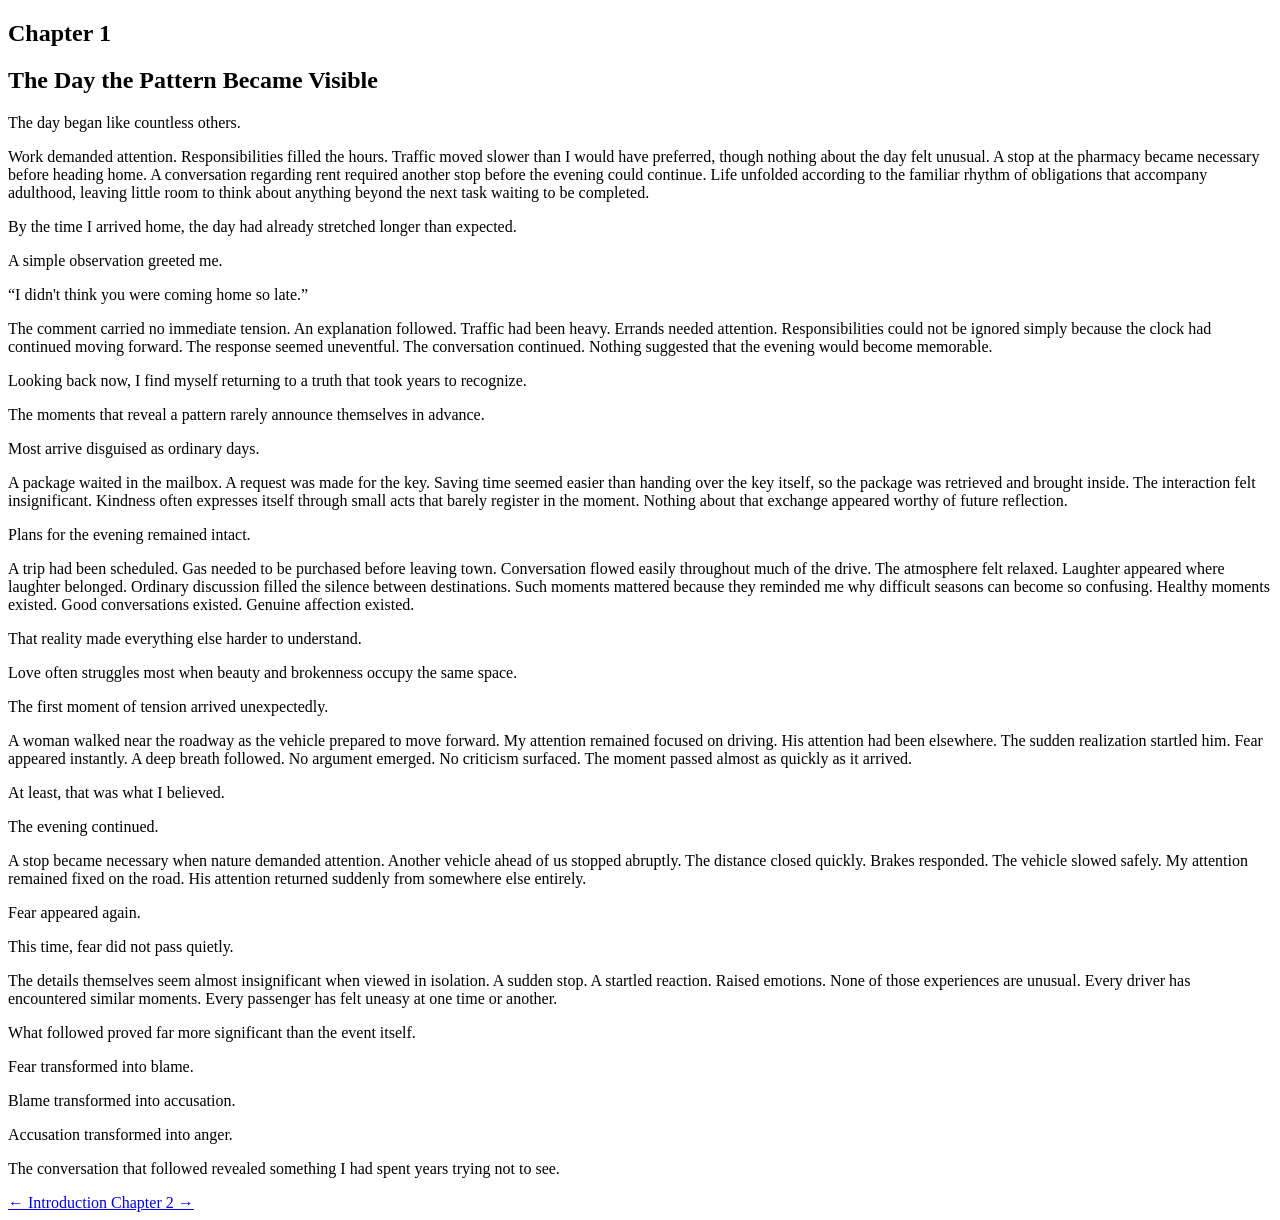
==== chapter1.html @ 3dd4f048 "Create chapter1.html" ====
<!DOCTYPE html>
<html lang="en">
<head>
<meta charset="UTF-8">
<title>
Chapter 1 | The Day the Pattern Became Visible
</title>
<link
rel="stylesheet"
href="style.css">
</head>
<body>
<main class="chapter-container">
<section class="chapter-content">
<h1>
Chapter 1
</h1>
<h2>
The Day the Pattern Became Visible
</h2>
<p>
The day began like countless others.
</p>
<p>
Work demanded attention. Responsibilities filled the hours. Traffic moved slower than I would have preferred, though nothing about the day felt unusual. A stop at the pharmacy became necessary before heading home. A conversation regarding rent required another stop before the evening could continue. Life unfolded according to the familiar rhythm of obligations that accompany adulthood, leaving little room to think about anything beyond the next task waiting to be completed.
</p>
<p>
By the time I arrived home, the day had already stretched longer than expected.
</p>
<p>
A simple observation greeted me.
</p>
<p>
“I didn't think you were coming home so late.”
</p>
<p>
The comment carried no immediate tension. An explanation followed. Traffic had been heavy. Errands needed attention. Responsibilities could not be ignored simply because the clock had continued moving forward. The response seemed uneventful. The conversation continued. Nothing suggested that the evening would become memorable.
</p>
<p>
Looking back now, I find myself returning to a truth that took years to recognize.
</p>
<p>
The moments that reveal a pattern rarely announce themselves in advance.
</p>
<p>
Most arrive disguised as ordinary days.
</p>
<p>
A package waited in the mailbox. A request was made for the key. Saving time seemed easier than handing over the key itself, so the package was retrieved and brought inside. The interaction felt insignificant. Kindness often expresses itself through small acts that barely register in the moment. Nothing about that exchange appeared worthy of future reflection.
</p>
<p>
Plans for the evening remained intact.
</p>
<p>
A trip had been scheduled. Gas needed to be purchased before leaving town. Conversation flowed easily throughout much of the drive. The atmosphere felt relaxed. Laughter appeared where laughter belonged. Ordinary discussion filled the silence between destinations. Such moments mattered because they reminded me why difficult seasons can become so confusing. Healthy moments existed. Good conversations existed. Genuine affection existed.
</p>
<p>
That reality made everything else harder to understand.
</p>
<p>
Love often struggles most when beauty and brokenness occupy the same space.
</p>
<p>
The first moment of tension arrived unexpectedly.
</p>
<p>
A woman walked near the roadway as the vehicle prepared to move forward. My attention remained focused on driving. His attention had been elsewhere. The sudden realization startled him. Fear appeared instantly. A deep breath followed. No argument emerged. No criticism surfaced. The moment passed almost as quickly as it arrived.
</p>
<p>
At least, that was what I believed.
</p>
<p>
The evening continued.
</p>
<p>
A stop became necessary when nature demanded attention. Another vehicle ahead of us stopped abruptly. The distance closed quickly. Brakes responded. The vehicle slowed safely. My attention remained fixed on the road. His attention returned suddenly from somewhere else entirely.
</p>
<p>
Fear appeared again.
</p>
<p>
This time, fear did not pass quietly.
</p>
<p>
The details themselves seem almost insignificant when viewed in isolation. A sudden stop. A startled reaction. Raised emotions. None of those experiences are unusual. Every driver has encountered similar moments. Every passenger has felt uneasy at one time or another.
</p>
<p>
What followed proved far more significant than the event itself.
</p>
<p>
Fear transformed into blame.
</p>
<p>
Blame transformed into accusation.
</p>
<p>
Accusation transformed into anger.
</p>
<p>
The conversation that followed revealed something I had spent years trying not to see.
</p>
</section>
<nav class="chapter-navigation">
<a href="intro.html">
← Introduction
</a>
<a href="chapter2.html">
Chapter 2 →
</a>
</nav>
</main>
</body>
</html>
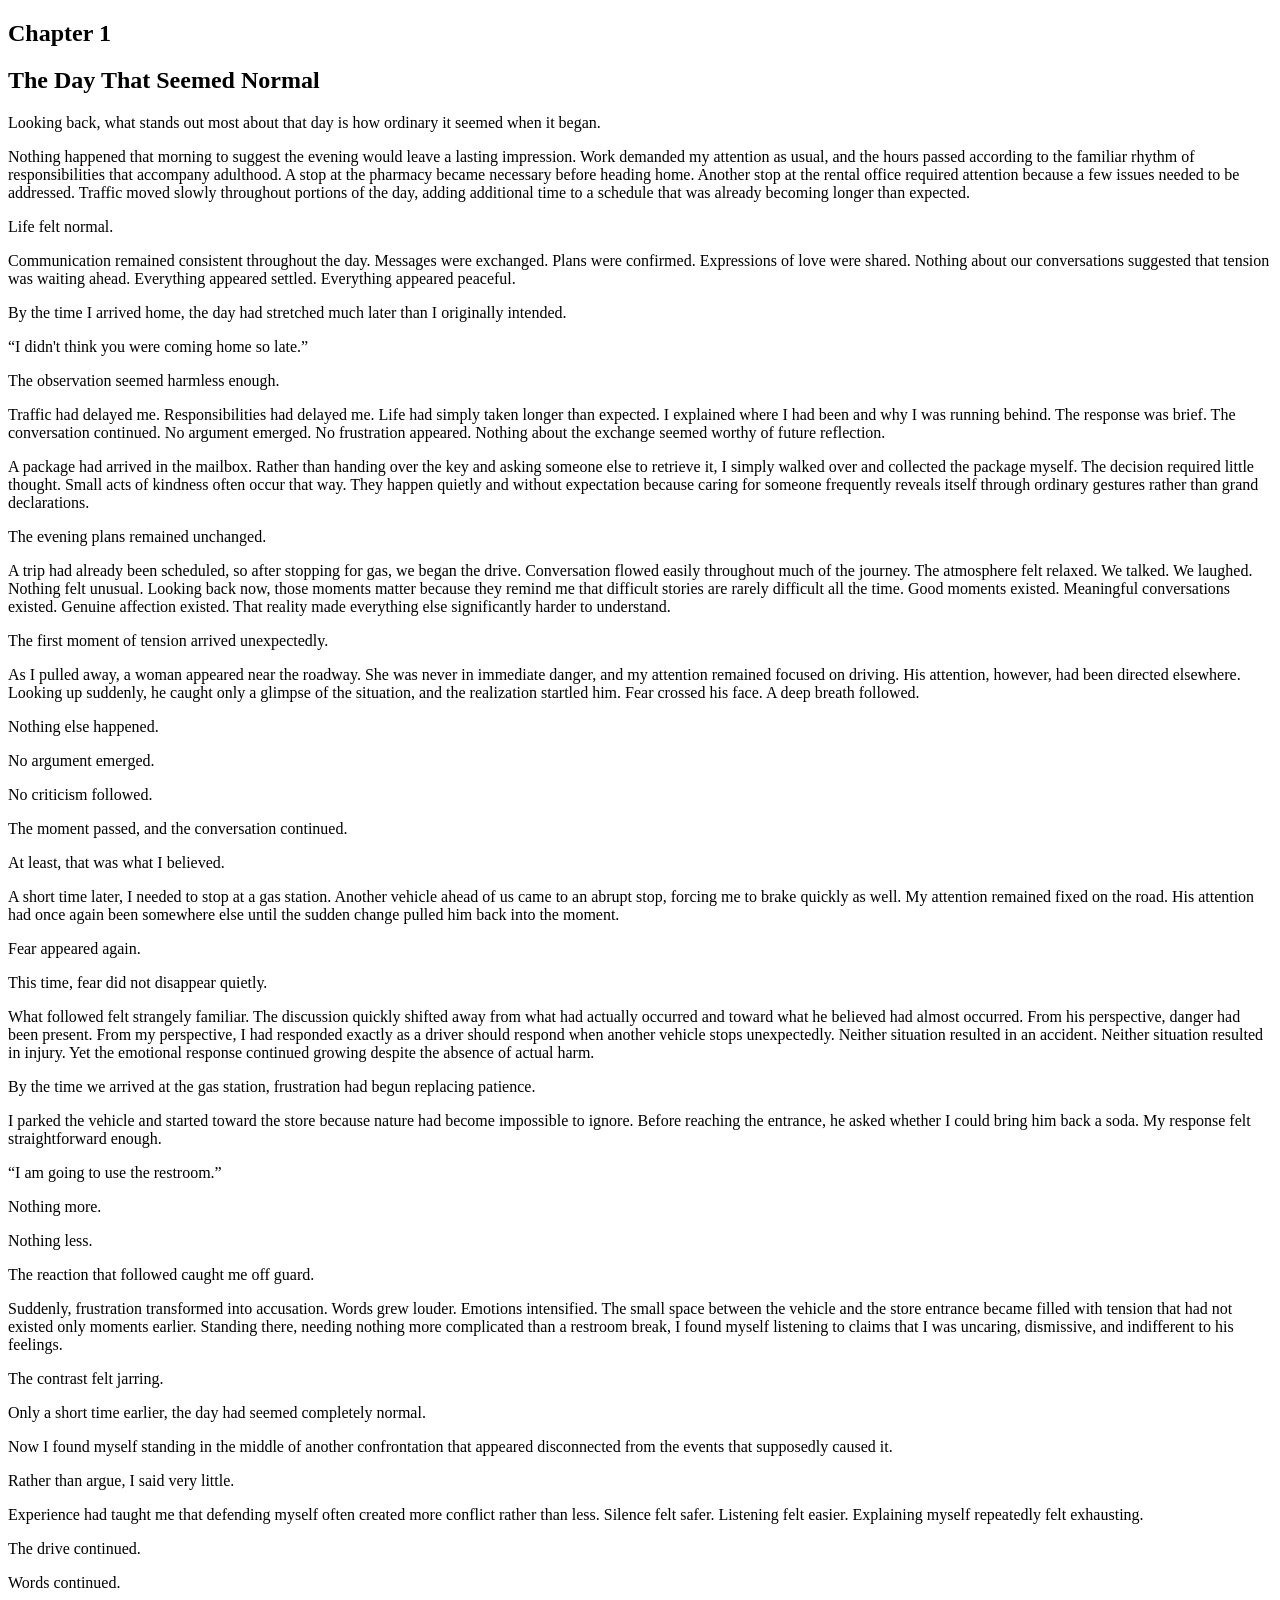
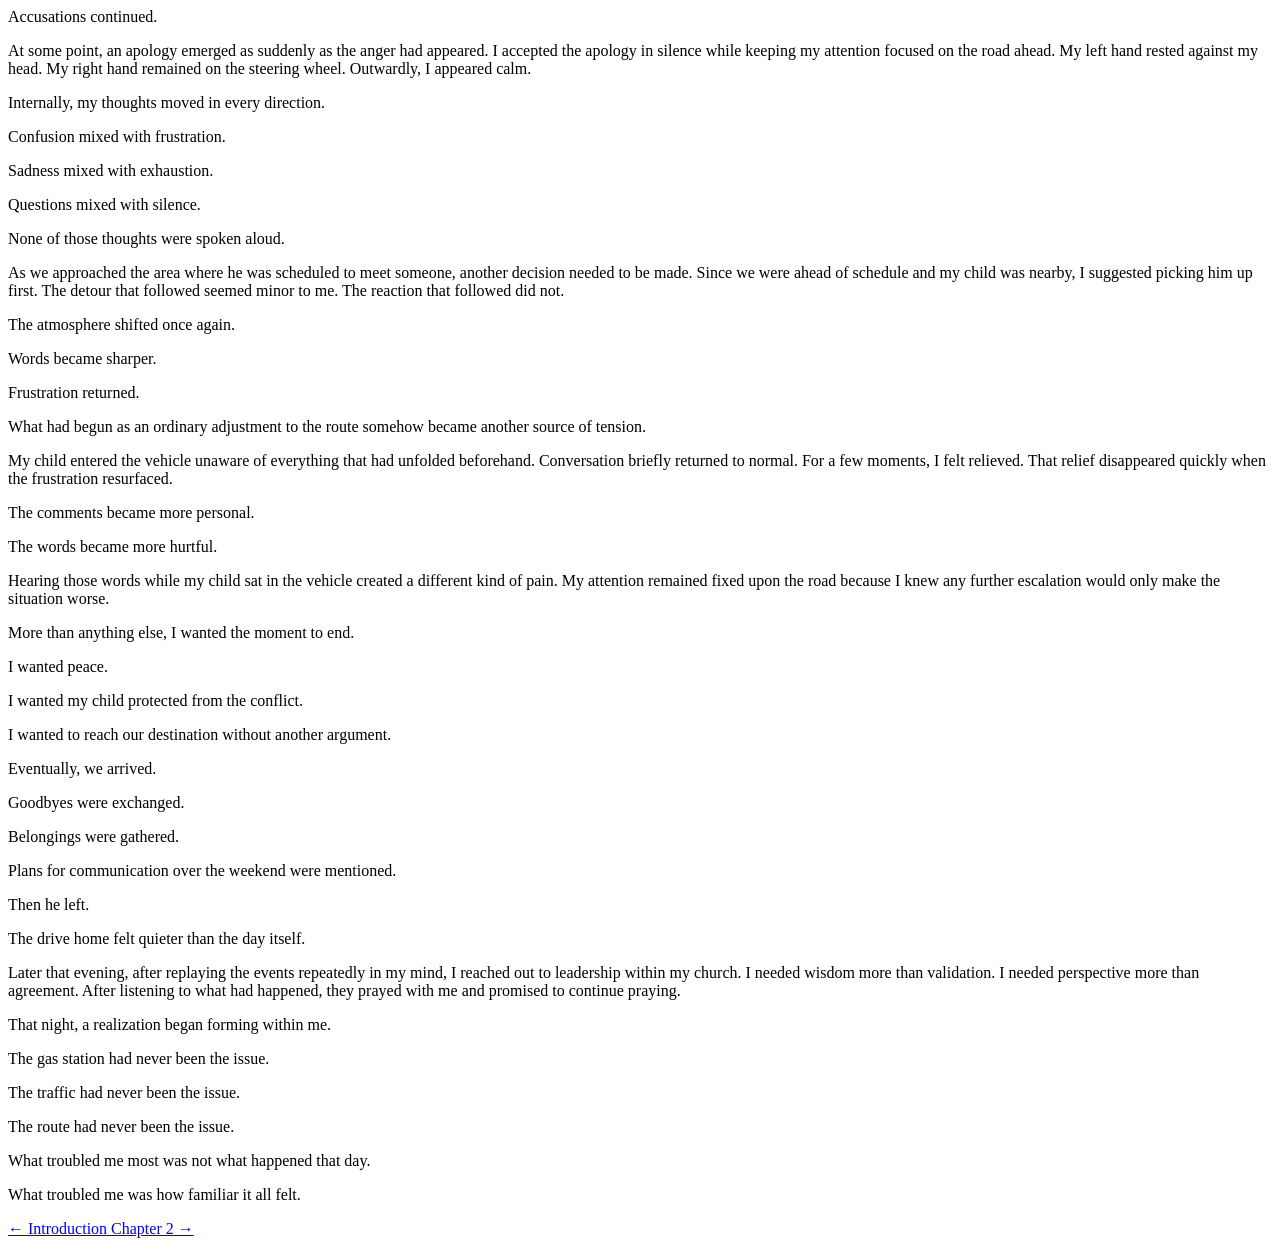
==== commit f61df7ca: "Update chapter1.html" ====
--- a/chapter1.html
+++ b/chapter1.html
@@ -3,7 +3,7 @@
 <head>
 <meta charset="UTF-8">
 <title>
-Chapter 1 | The Day the Pattern Became Visible
+Chapter 1 | The Day That Seemed Normal
 </title>
 <link
 rel="stylesheet"
@@ -16,88 +16,214 @@
 Chapter 1
 </h1>
 <h2>
-The Day the Pattern Became Visible
+The Day That Seemed Normal
 </h2>
 <p>
-The day began like countless others.
-</p>
-<p>
-Work demanded attention. Responsibilities filled the hours. Traffic moved slower than I would have preferred, though nothing about the day felt unusual. A stop at the pharmacy became necessary before heading home. A conversation regarding rent required another stop before the evening could continue. Life unfolded according to the familiar rhythm of obligations that accompany adulthood, leaving little room to think about anything beyond the next task waiting to be completed.
-</p>
-<p>
-By the time I arrived home, the day had already stretched longer than expected.
-</p>
-<p>
-A simple observation greeted me.
+Looking back, what stands out most about that day is how ordinary it seemed when it began.
+</p>
+<p>
+Nothing happened that morning to suggest the evening would leave a lasting impression. Work demanded my attention as usual, and the hours passed according to the familiar rhythm of responsibilities that accompany adulthood. A stop at the pharmacy became necessary before heading home. Another stop at the rental office required attention because a few issues needed to be addressed. Traffic moved slowly throughout portions of the day, adding additional time to a schedule that was already becoming longer than expected.
+</p>
+<p>
+Life felt normal.
+</p>
+<p>
+Communication remained consistent throughout the day. Messages were exchanged. Plans were confirmed. Expressions of love were shared. Nothing about our conversations suggested that tension was waiting ahead. Everything appeared settled. Everything appeared peaceful.
+</p>
+<p>
+By the time I arrived home, the day had stretched much later than I originally intended.
 </p>
 <p>
 “I didn't think you were coming home so late.”
 </p>
 <p>
-The comment carried no immediate tension. An explanation followed. Traffic had been heavy. Errands needed attention. Responsibilities could not be ignored simply because the clock had continued moving forward. The response seemed uneventful. The conversation continued. Nothing suggested that the evening would become memorable.
-</p>
-<p>
-Looking back now, I find myself returning to a truth that took years to recognize.
-</p>
-<p>
-The moments that reveal a pattern rarely announce themselves in advance.
-</p>
-<p>
-Most arrive disguised as ordinary days.
-</p>
-<p>
-A package waited in the mailbox. A request was made for the key. Saving time seemed easier than handing over the key itself, so the package was retrieved and brought inside. The interaction felt insignificant. Kindness often expresses itself through small acts that barely register in the moment. Nothing about that exchange appeared worthy of future reflection.
-</p>
-<p>
-Plans for the evening remained intact.
-</p>
-<p>
-A trip had been scheduled. Gas needed to be purchased before leaving town. Conversation flowed easily throughout much of the drive. The atmosphere felt relaxed. Laughter appeared where laughter belonged. Ordinary discussion filled the silence between destinations. Such moments mattered because they reminded me why difficult seasons can become so confusing. Healthy moments existed. Good conversations existed. Genuine affection existed.
-</p>
-<p>
-That reality made everything else harder to understand.
-</p>
-<p>
-Love often struggles most when beauty and brokenness occupy the same space.
+The observation seemed harmless enough.
+</p>
+<p>
+Traffic had delayed me. Responsibilities had delayed me. Life had simply taken longer than expected. I explained where I had been and why I was running behind. The response was brief. The conversation continued. No argument emerged. No frustration appeared. Nothing about the exchange seemed worthy of future reflection.
+</p>
+<p>
+A package had arrived in the mailbox. Rather than handing over the key and asking someone else to retrieve it, I simply walked over and collected the package myself. The decision required little thought. Small acts of kindness often occur that way. They happen quietly and without expectation because caring for someone frequently reveals itself through ordinary gestures rather than grand declarations.
+</p>
+<p>
+The evening plans remained unchanged.
+</p>
+<p>
+A trip had already been scheduled, so after stopping for gas, we began the drive. Conversation flowed easily throughout much of the journey. The atmosphere felt relaxed. We talked. We laughed. Nothing felt unusual. Looking back now, those moments matter because they remind me that difficult stories are rarely difficult all the time. Good moments existed. Meaningful conversations existed. Genuine affection existed. That reality made everything else significantly harder to understand.
 </p>
 <p>
 The first moment of tension arrived unexpectedly.
 </p>
 <p>
-A woman walked near the roadway as the vehicle prepared to move forward. My attention remained focused on driving. His attention had been elsewhere. The sudden realization startled him. Fear appeared instantly. A deep breath followed. No argument emerged. No criticism surfaced. The moment passed almost as quickly as it arrived.
+As I pulled away, a woman appeared near the roadway. She was never in immediate danger, and my attention remained focused on driving. His attention, however, had been directed elsewhere. Looking up suddenly, he caught only a glimpse of the situation, and the realization startled him. Fear crossed his face. A deep breath followed.
+</p>
+<p>
+Nothing else happened.
+</p>
+<p>
+No argument emerged.
+</p>
+<p>
+No criticism followed.
+</p>
+<p>
+The moment passed, and the conversation continued.
 </p>
 <p>
 At least, that was what I believed.
 </p>
 <p>
-The evening continued.
-</p>
-<p>
-A stop became necessary when nature demanded attention. Another vehicle ahead of us stopped abruptly. The distance closed quickly. Brakes responded. The vehicle slowed safely. My attention remained fixed on the road. His attention returned suddenly from somewhere else entirely.
+A short time later, I needed to stop at a gas station. Another vehicle ahead of us came to an abrupt stop, forcing me to brake quickly as well. My attention remained fixed on the road. His attention had once again been somewhere else until the sudden change pulled him back into the moment.
 </p>
 <p>
 Fear appeared again.
 </p>
 <p>
-This time, fear did not pass quietly.
-</p>
-<p>
-The details themselves seem almost insignificant when viewed in isolation. A sudden stop. A startled reaction. Raised emotions. None of those experiences are unusual. Every driver has encountered similar moments. Every passenger has felt uneasy at one time or another.
-</p>
-<p>
-What followed proved far more significant than the event itself.
-</p>
-<p>
-Fear transformed into blame.
-</p>
-<p>
-Blame transformed into accusation.
-</p>
-<p>
-Accusation transformed into anger.
-</p>
-<p>
-The conversation that followed revealed something I had spent years trying not to see.
+This time, fear did not disappear quietly.
+</p>
+<p>
+What followed felt strangely familiar. The discussion quickly shifted away from what had actually occurred and toward what he believed had almost occurred. From his perspective, danger had been present. From my perspective, I had responded exactly as a driver should respond when another vehicle stops unexpectedly. Neither situation resulted in an accident. Neither situation resulted in injury. Yet the emotional response continued growing despite the absence of actual harm.
+</p>
+<p>
+By the time we arrived at the gas station, frustration had begun replacing patience.
+</p>
+<p>
+I parked the vehicle and started toward the store because nature had become impossible to ignore. Before reaching the entrance, he asked whether I could bring him back a soda. My response felt straightforward enough.
+</p>
+<p>
+“I am going to use the restroom.”
+</p>
+<p>
+Nothing more.
+</p>
+<p>
+Nothing less.
+</p>
+<p>
+The reaction that followed caught me off guard.
+</p>
+<p>
+Suddenly, frustration transformed into accusation. Words grew louder. Emotions intensified. The small space between the vehicle and the store entrance became filled with tension that had not existed only moments earlier. Standing there, needing nothing more complicated than a restroom break, I found myself listening to claims that I was uncaring, dismissive, and indifferent to his feelings.
+</p>
+<p>
+The contrast felt jarring.
+</p>
+<p>
+Only a short time earlier, the day had seemed completely normal.
+</p>
+<p>
+Now I found myself standing in the middle of another confrontation that appeared disconnected from the events that supposedly caused it.
+</p>
+<p>
+Rather than argue, I said very little.
+</p>
+<p>
+Experience had taught me that defending myself often created more conflict rather than less. Silence felt safer. Listening felt easier. Explaining myself repeatedly felt exhausting.
+</p>
+<p>
+The drive continued.
+</p>
+<p>
+Words continued.
+</p>
+<p>
+Accusations continued.
+</p>
+<p>
+At some point, an apology emerged as suddenly as the anger had appeared. I accepted the apology in silence while keeping my attention focused on the road ahead. My left hand rested against my head. My right hand remained on the steering wheel. Outwardly, I appeared calm.
+</p>
+<p>
+Internally, my thoughts moved in every direction.
+</p>
+<p>
+Confusion mixed with frustration.
+</p>
+<p>
+Sadness mixed with exhaustion.
+</p>
+<p>
+Questions mixed with silence.
+</p>
+<p>
+None of those thoughts were spoken aloud.
+</p>
+<p>
+As we approached the area where he was scheduled to meet someone, another decision needed to be made. Since we were ahead of schedule and my child was nearby, I suggested picking him up first. The detour that followed seemed minor to me. The reaction that followed did not.
+</p>
+<p>
+The atmosphere shifted once again.
+</p>
+<p>
+Words became sharper.
+</p>
+<p>
+Frustration returned.
+</p>
+<p>
+What had begun as an ordinary adjustment to the route somehow became another source of tension.
+</p>
+<p>
+My child entered the vehicle unaware of everything that had unfolded beforehand. Conversation briefly returned to normal. For a few moments, I felt relieved. That relief disappeared quickly when the frustration resurfaced.
+</p>
+<p>
+The comments became more personal.
+</p>
+<p>
+The words became more hurtful.
+</p>
+<p>
+Hearing those words while my child sat in the vehicle created a different kind of pain. My attention remained fixed upon the road because I knew any further escalation would only make the situation worse.
+</p>
+<p>
+More than anything else, I wanted the moment to end.
+</p>
+<p>
+I wanted peace.
+</p>
+<p>
+I wanted my child protected from the conflict.
+</p>
+<p>
+I wanted to reach our destination without another argument.
+</p>
+<p>
+Eventually, we arrived.
+</p>
+<p>
+Goodbyes were exchanged.
+</p>
+<p>
+Belongings were gathered.
+</p>
+<p>
+Plans for communication over the weekend were mentioned.
+</p>
+<p>
+Then he left.
+</p>
+<p>
+The drive home felt quieter than the day itself.
+</p>
+<p>
+Later that evening, after replaying the events repeatedly in my mind, I reached out to leadership within my church. I needed wisdom more than validation. I needed perspective more than agreement. After listening to what had happened, they prayed with me and promised to continue praying.
+</p>
+<p>
+That night, a realization began forming within me.
+</p>
+<p>
+The gas station had never been the issue.
+</p>
+<p>
+The traffic had never been the issue.
+</p>
+<p>
+The route had never been the issue.
+</p>
+<p>
+What troubled me most was not what happened that day.
+</p>
+<p>
+What troubled me was how familiar it all felt.
 </p>
 </section>
 <nav class="chapter-navigation">
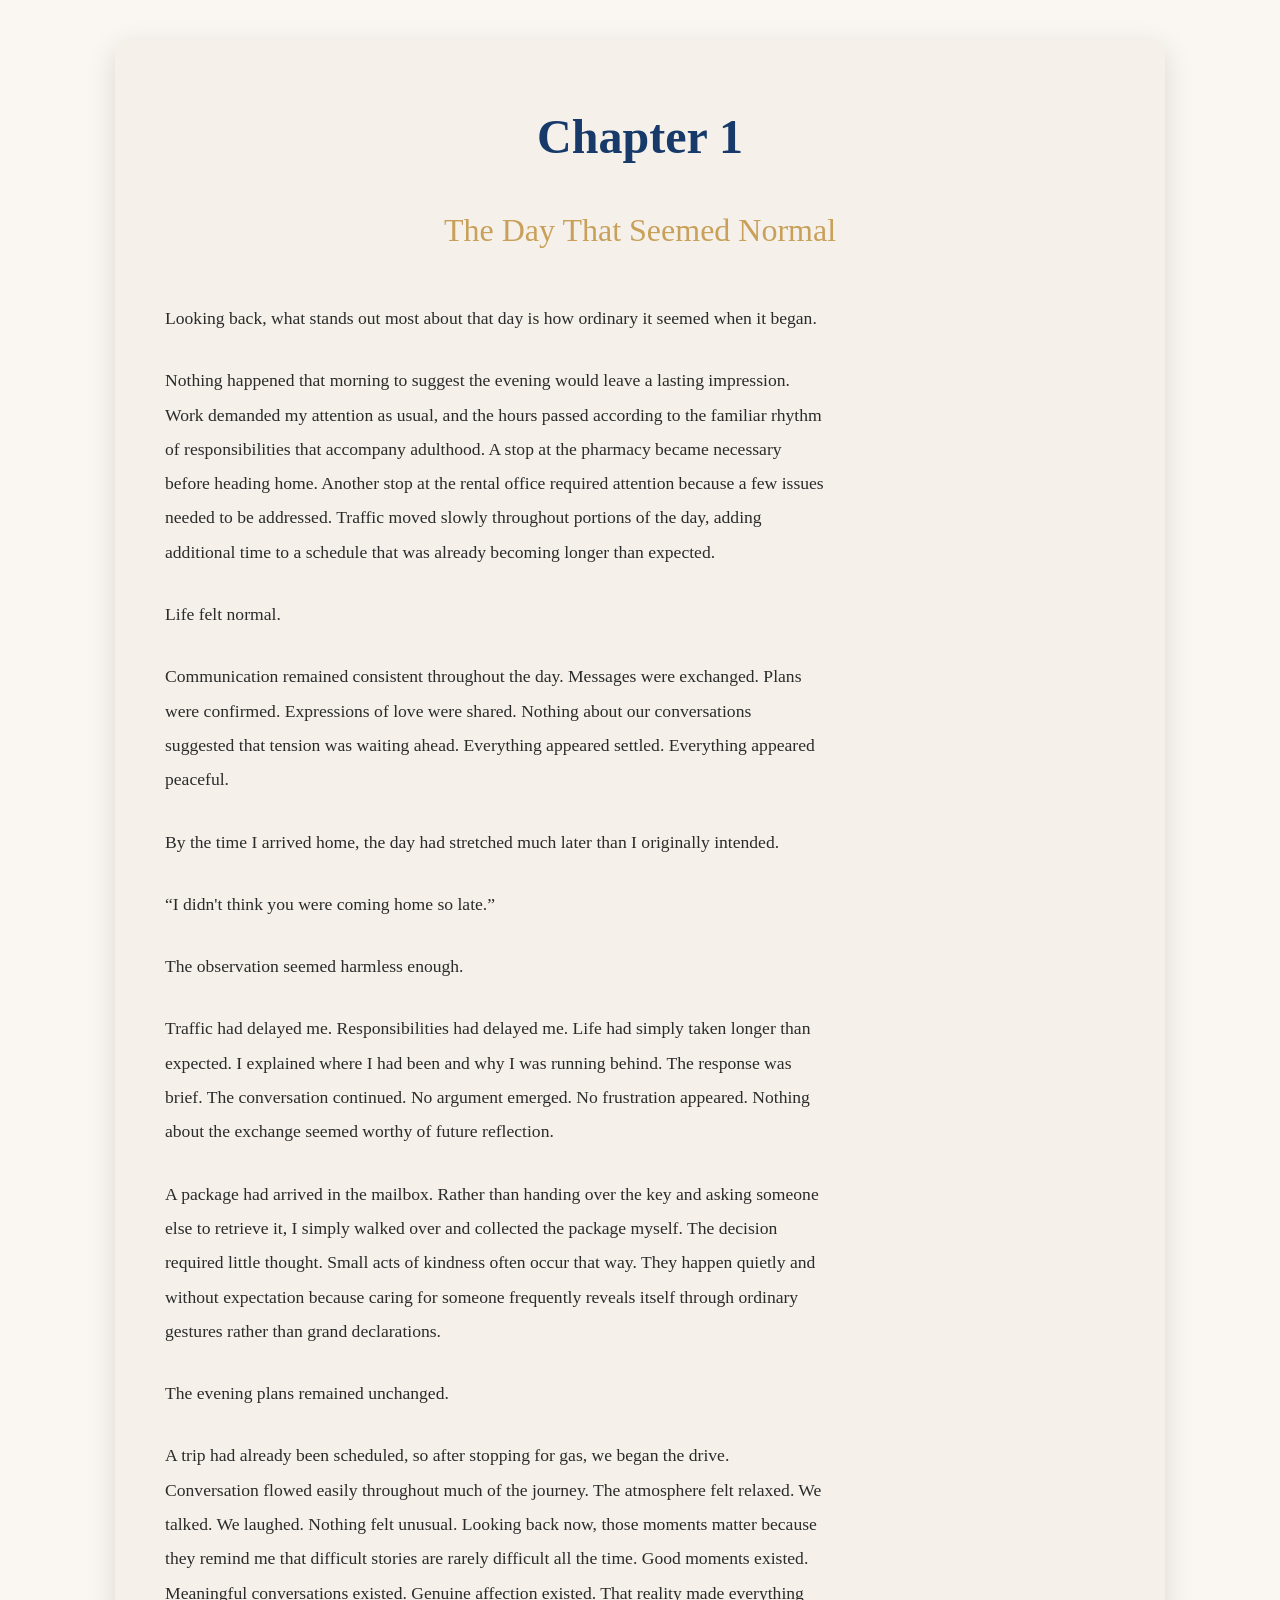
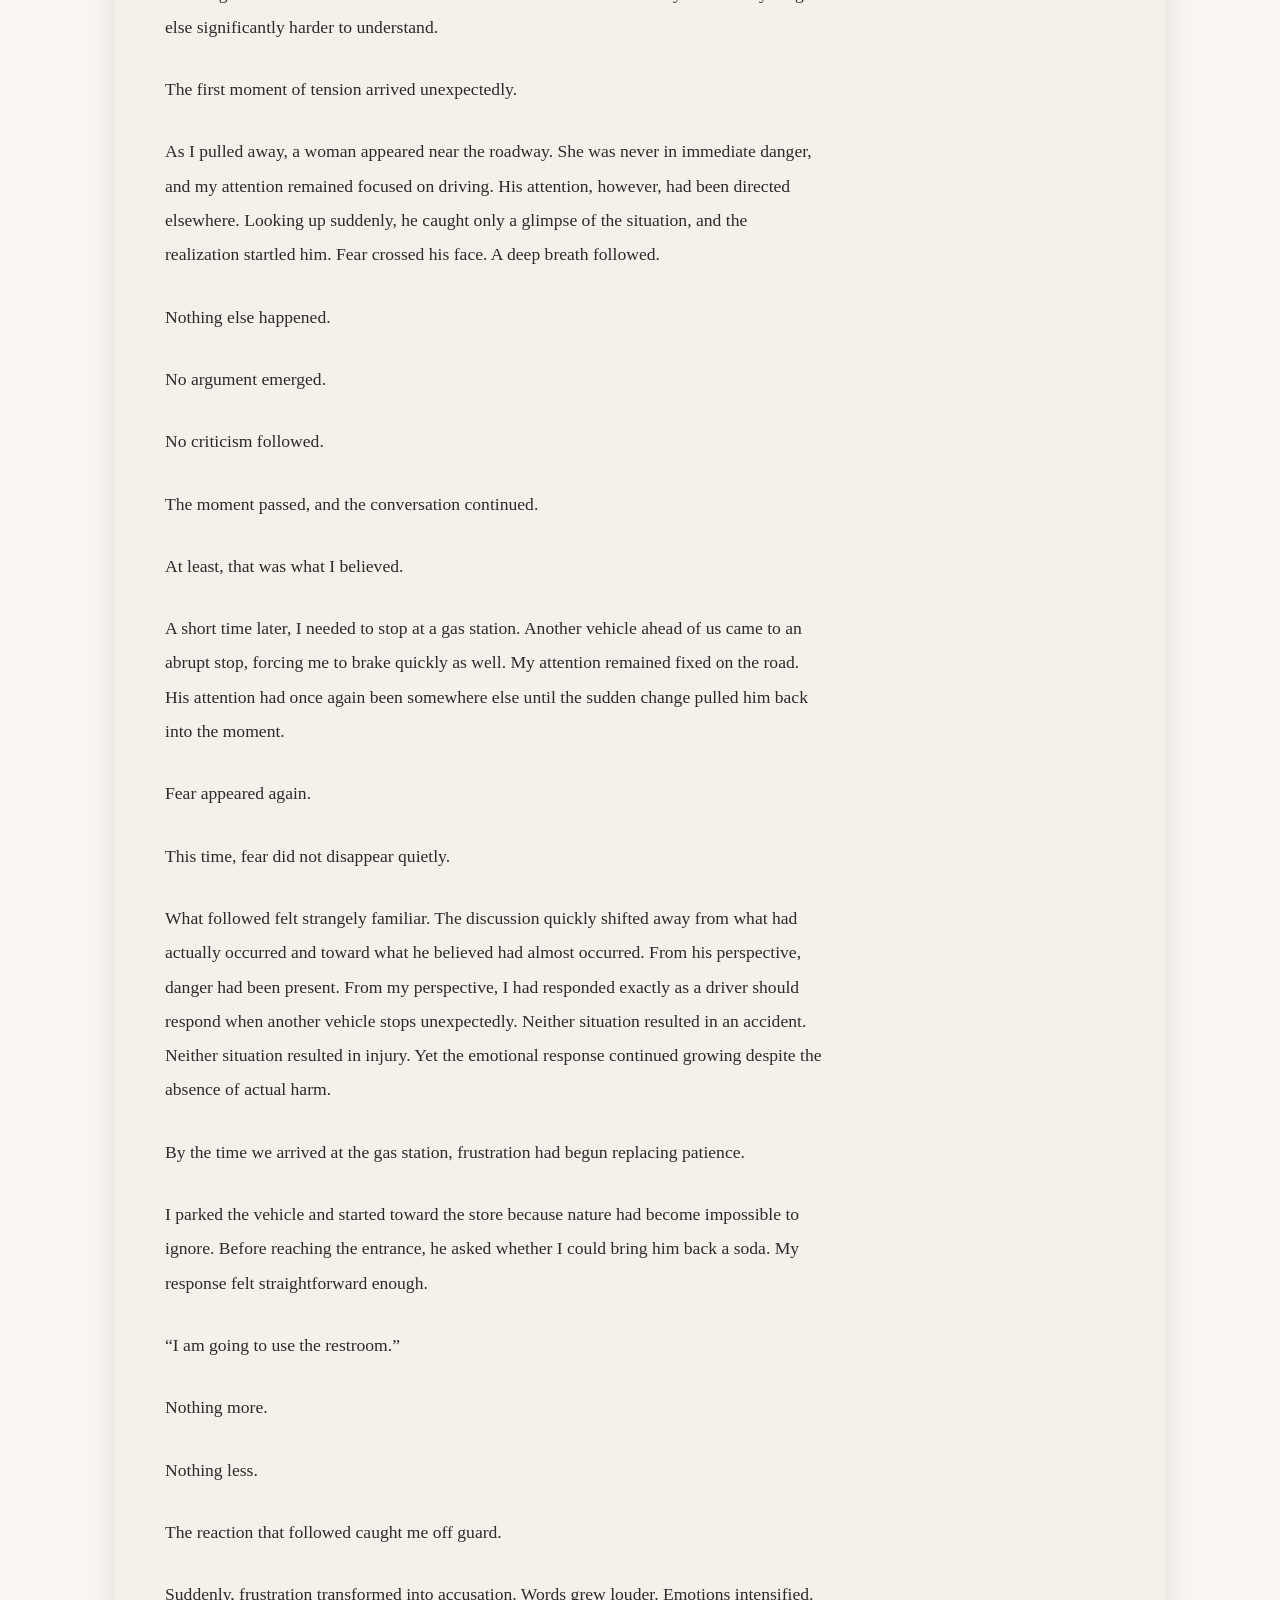
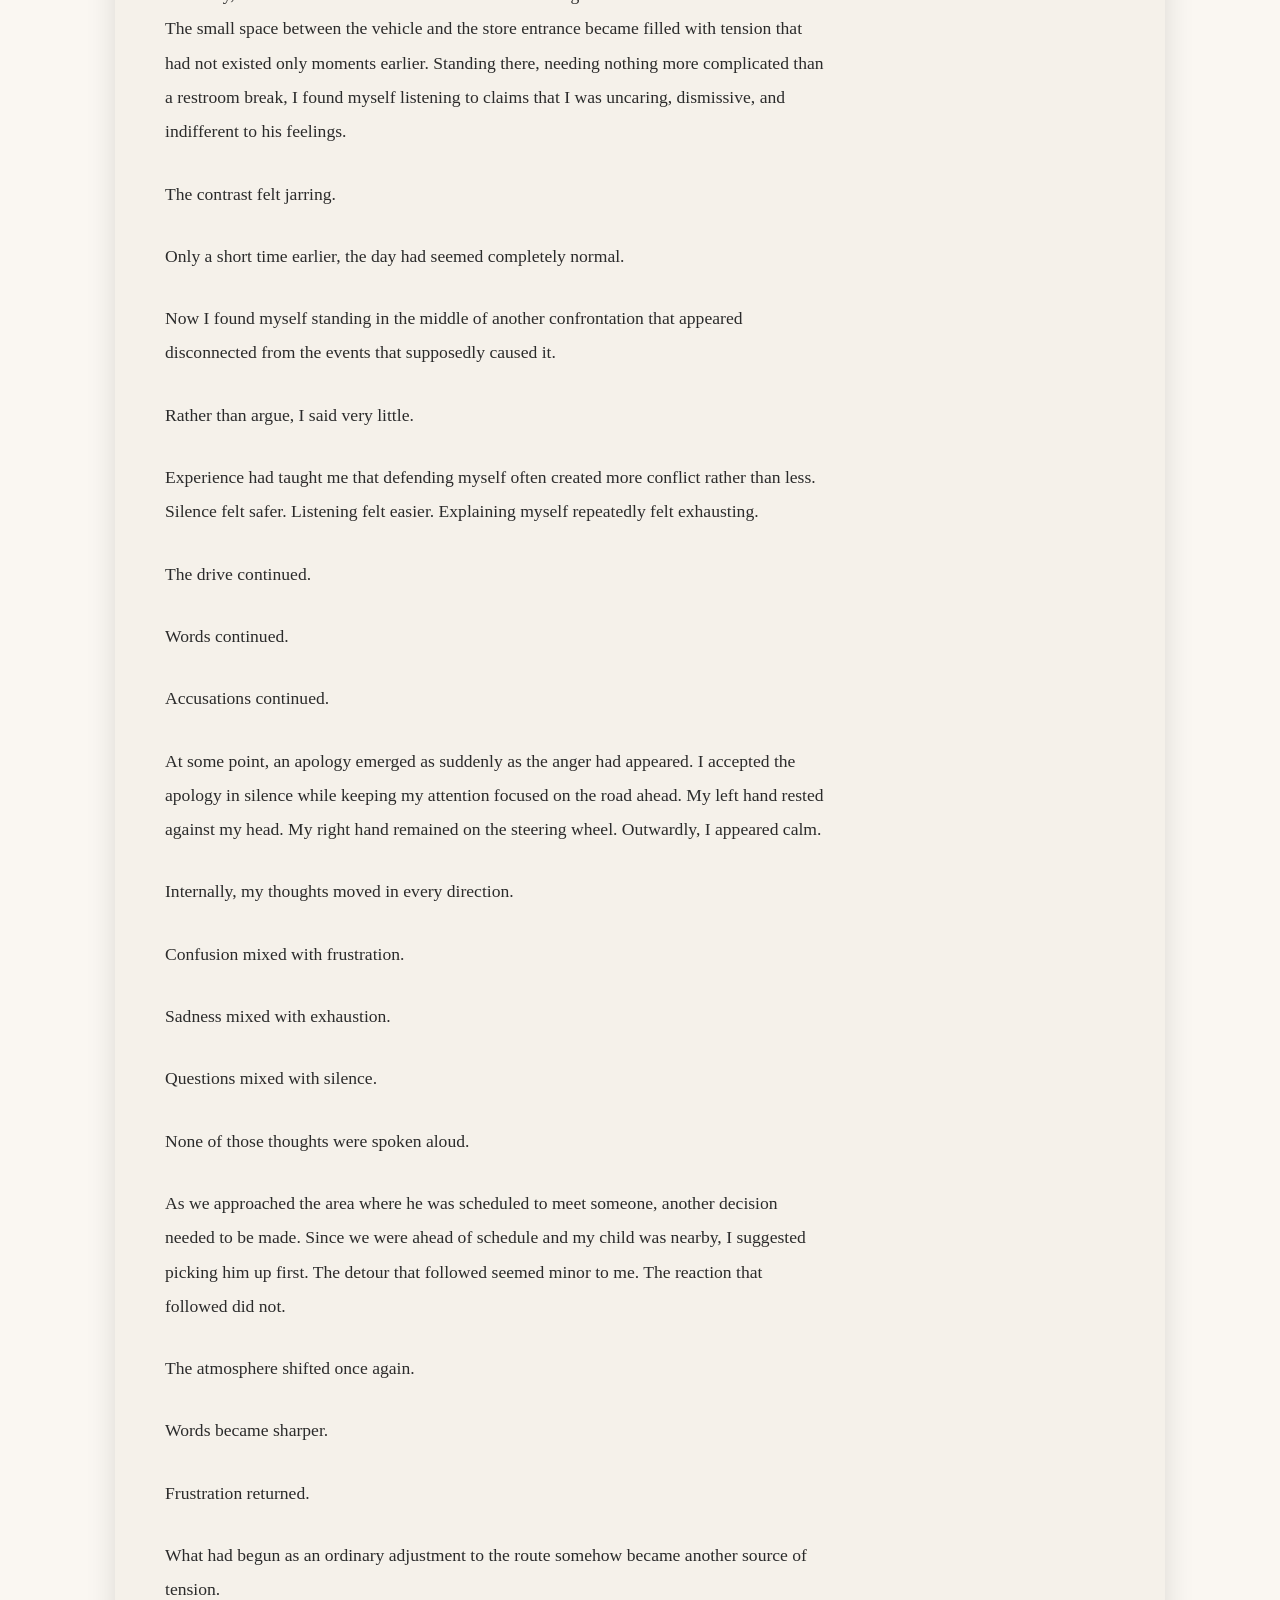
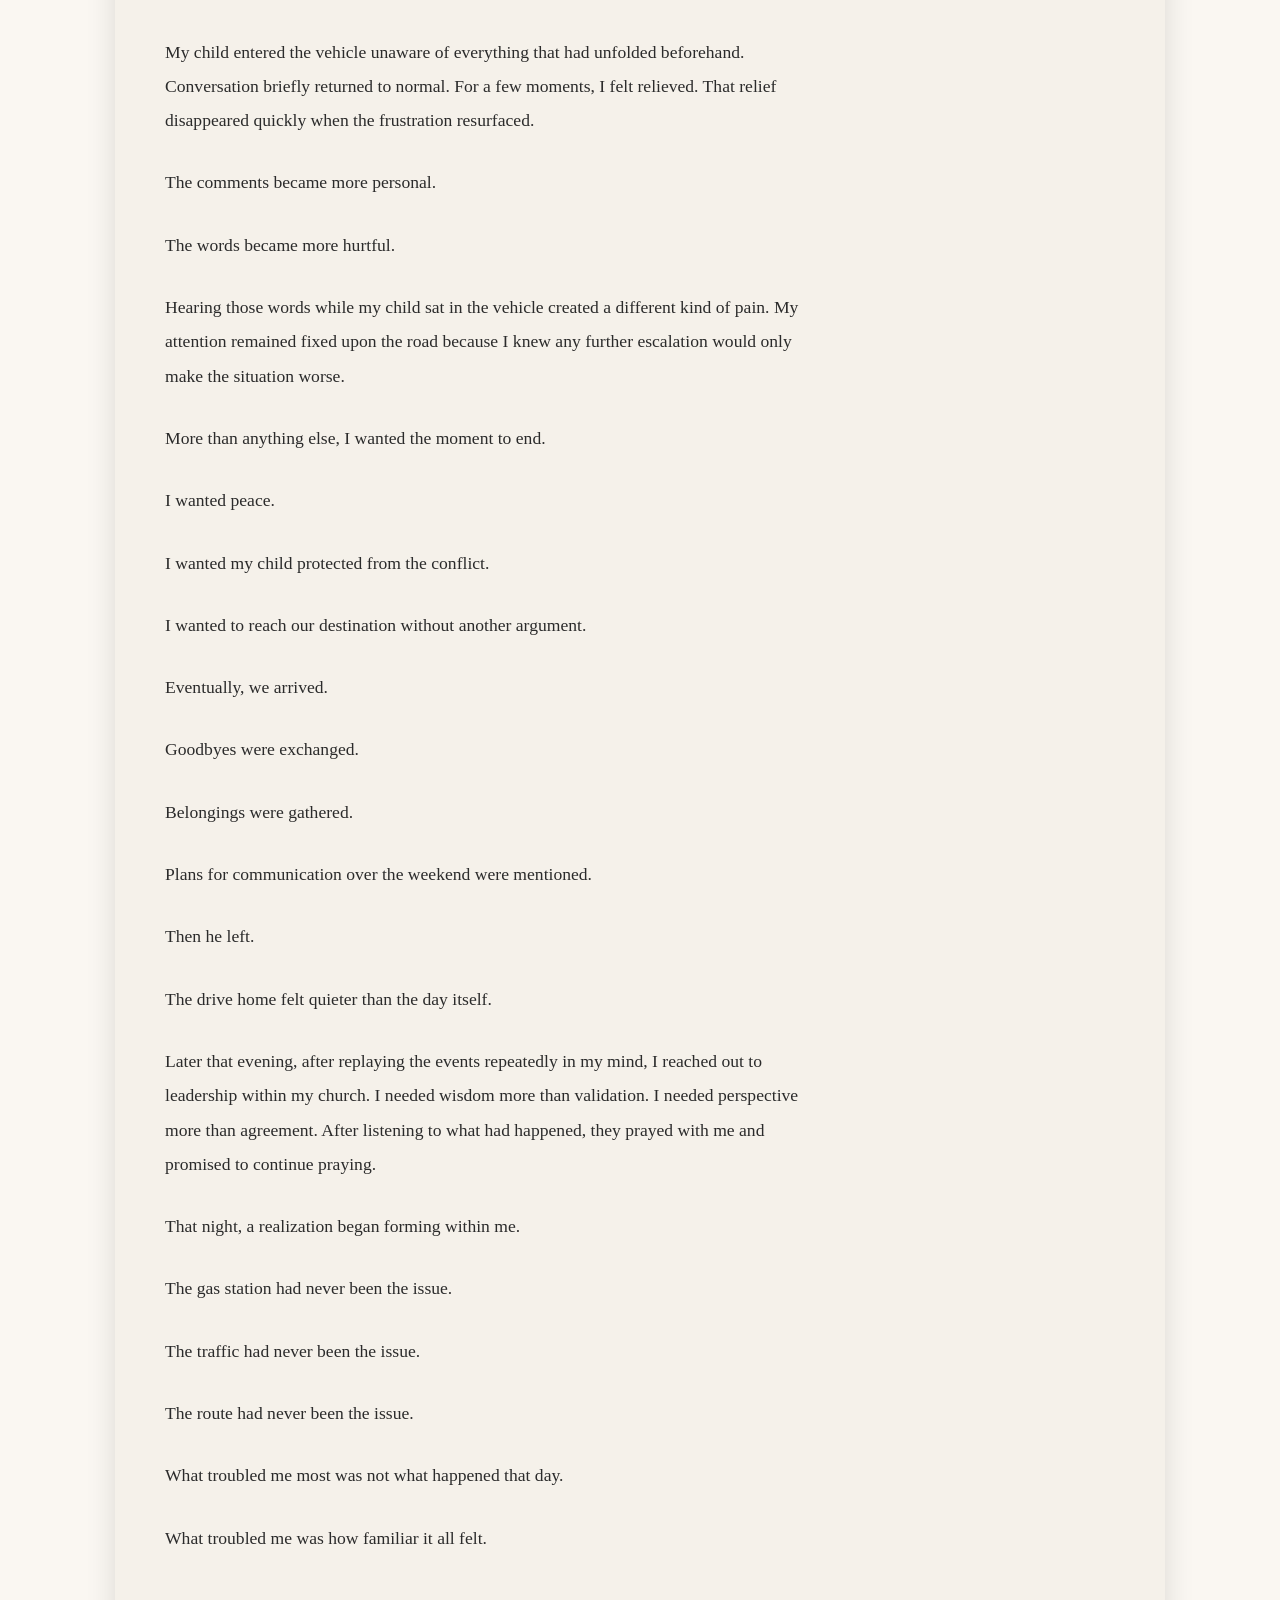
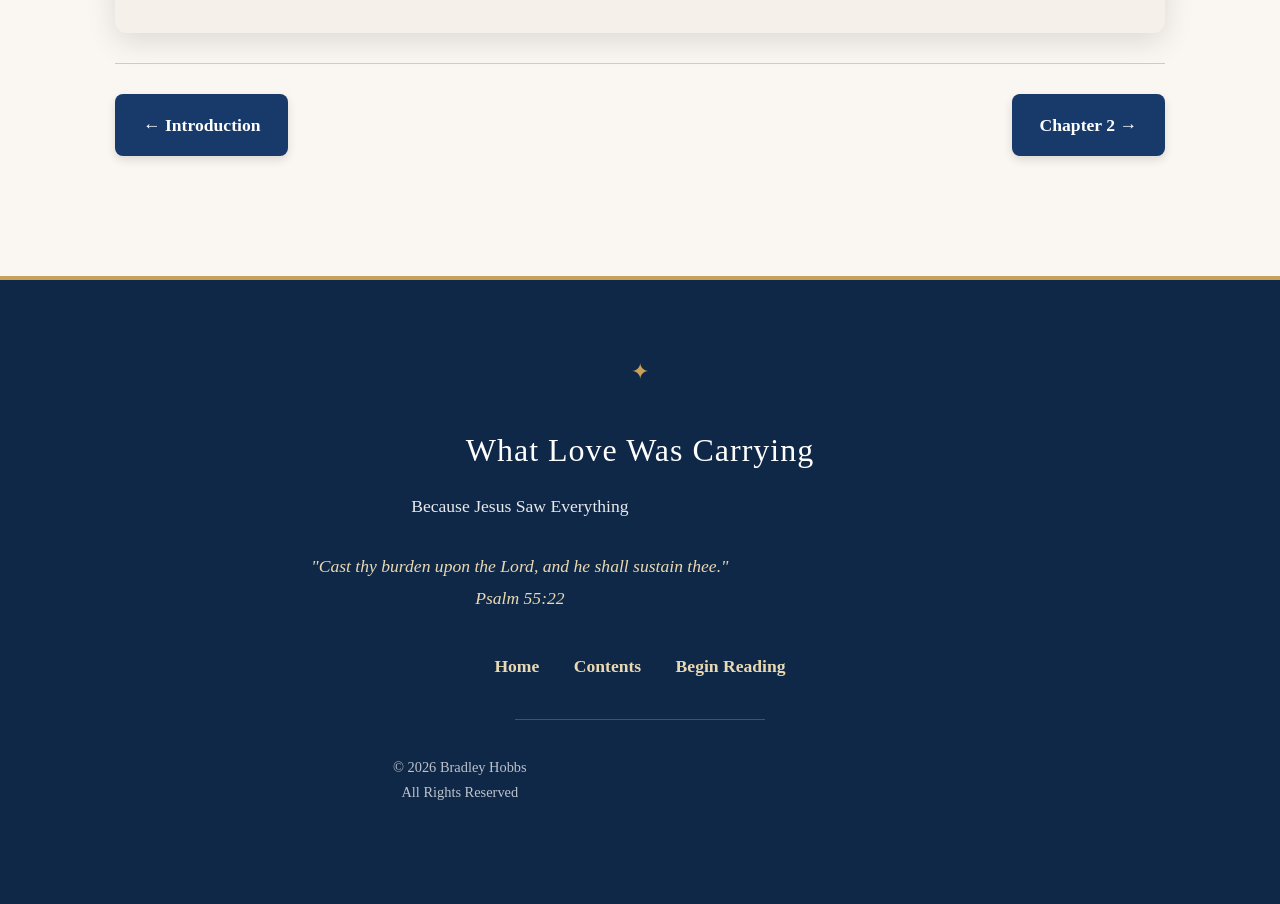
==== commit dc620497: "Update chapter1.html" ====
--- a/chapter1.html
+++ b/chapter1.html
@@ -2,9 +2,15 @@
 <html lang="en">
 <head>
 <meta charset="UTF-8">
+<meta
+name="viewport"
+content="width=device-width, initial-scale=1.0">
 <title>
 Chapter 1 | The Day That Seemed Normal
 </title>
+<meta
+name="description"
+content="Chapter 1 of What Love Was Carrying: Because Jesus Saw Everything by Bradley Hobbs.">
 <link
 rel="stylesheet"
 href="style.css">
@@ -235,5 +241,13 @@
 </a>
 </nav>
 </main>
+<div id="footer-placeholder"></div>
+<script>
+fetch("footer.html")
+.then(response => response.text())
+.then(data => {
+document.getElementById("footer-placeholder").innerHTML = data;
+});
+</script>
 </body>
 </html>
--- a/style.css
+++ b/style.css
@@ -0,0 +1,364 @@
+/* ==================================================
+   What Love Was Carrying
+   Because Jesus Saw Everything
+   style.css
+================================================== */
+/* ==================================================
+   Variables
+================================================== */
+:root {
+  --primary-navy: #183A6B;
+  --deep-navy: #102847;
+  --gold: #C8A05A;
+  --soft-gold: #D9BC7A;
+  --light-gold: #E9D9B2;
+  --ivory: #FAF7F2;
+  --warm-white: #F5F1EA;
+  --text-dark: #2B2B2B;
+  --text-medium: #555555;
+  --border-light: #E4DDD1;
+  --border-medium: #D4CAB8;
+  --shadow: rgba(0, 0, 0, 0.12);
+  --shadow-dark: rgba(0, 0, 0, 0.25);
+}
+/* ==================================================
+   Reset
+================================================== */
+* {
+  margin: 0;
+  padding: 0;
+  box-sizing: border-box;
+}
+html {
+  scroll-behavior: smooth;
+}
+body {
+  background: var(--ivory);
+  color: var(--text-dark);
+  font-family: Georgia, "Times New Roman", serif;
+  font-size: 1.1rem;
+  line-height: 1.95;
+}
+/* ==================================================
+   General Layout
+================================================== */
+.book-container,
+.chapter-container {
+  max-width: 1100px;
+  margin: 0 auto;
+  padding: 40px 25px;
+}
+.chapter-content,
+.book-description,
+.contents-preview {
+  background: var(--warm-white);
+  border-radius: 12px;
+  padding: 50px;
+  box-shadow: 0 8px 30px var(--shadow);
+}
+/* ==================================================
+   Typography
+================================================== */
+h1 {
+  color: var(--primary-navy);
+  text-align: center;
+  font-size: 3rem;
+  margin-bottom: 15px;
+}
+h2 {
+  color: var(--gold);
+  text-align: center;
+  font-size: 2rem;
+  margin-bottom: 40px;
+  font-weight: normal;
+}
+h3 {
+  color: var(--primary-navy);
+  margin-bottom: 20px;
+}
+p {
+  margin-bottom: 28px;
+  max-width: 75ch;
+}
+/* ==================================================
+   Links
+================================================== */
+a {
+  color: var(--primary-navy);
+  text-decoration: none;
+  transition: all 0.3s ease;
+}
+a:hover {
+  color: var(--gold);
+}
+a:focus-visible {
+  outline: 3px solid var(--gold);
+  outline-offset: 3px;
+}
+/* ==================================================
+   Homepage Banner
+================================================== */
+.hero-banner {
+  text-align: center;
+  margin-bottom: 60px;
+}
+
+.hero-image {
+  width: 100%;
+  max-width: 1200px;
+  height: auto;
+  display: block;
+  margin: 0 auto;
+  border-radius: 12px;
+  box-shadow: 0 12px 35px var(--shadow-dark);
+}
+
+.hero-intro {
+  margin: 35px auto;
+  max-width: 850px;
+}
+/* ==================================================
+   Navigation Buttons
+================================================== */
+.book-navigation,
+.chapter-navigation {
+  display: flex;
+  justify-content: center;
+  align-items: center;
+  gap: 20px;
+  flex-wrap: wrap;
+  margin-top: 30px;
+}
+.chapter-navigation {
+  justify-content: space-between;
+  padding-top: 30px;
+  border-top: 1px solid var(--border-medium);
+}
+.book-navigation a,
+.chapter-navigation a {
+  background: var(--primary-navy);
+  color: white;
+  padding: 14px 28px;
+  border-radius: 8px;
+  font-weight: 600;
+  box-shadow: 0 4px 10px var(--shadow);
+}
+.book-navigation a:hover,
+.chapter-navigation a:hover {
+  background: var(--gold);
+  color: white;
+}
+
+/* ==================================================
+   Book Description & Contents
+================================================== */
+.book-description {
+  margin-bottom: 60px;
+}
+.contents-preview {
+  margin-bottom: 40px;
+}
+.contents-preview h3 {
+  text-align: center;
+  font-size: 1.8rem;
+  margin-bottom: 30px;
+}
+.contents-preview ul {
+  list-style: none;
+  padding: 0;
+}
+.contents-preview li {
+  padding: 12px 0;
+  border-bottom: 1px solid var(--border-light);
+}
+.contents-preview li:last-child {
+  border-bottom: none;
+}
+/* ==================================================
+   Images
+================================================== */
+img {
+  max-width: 100%;
+  height: auto;
+}
+.book-cover {
+  width: 100%;
+  max-width: 450px;
+  display: block;
+  margin: 0 auto 40px auto;
+  border-radius: 12px;
+  box-shadow: 0 12px 35px var(--shadow-dark);
+}
+.book-banner {
+  width: 100%;
+  display: block;
+  border-radius: 12px;
+  margin-bottom: 40px;
+  box-shadow: 0 12px 35px var(--shadow-dark);
+}
+/* ==================================================
+   Blockquotes
+================================================== */
+blockquote {
+  border-left: 5px solid var(--gold);
+  padding-left: 25px;
+  margin: 35px 0;
+  color: var(--text-medium);
+  font-style: italic;
+}
+/* ==================================================
+   Tables
+================================================== */
+table {
+  width: 100%;
+  border-collapse: collapse;
+  margin: 30px 0;
+}
+th,
+td {
+  padding: 14px;
+  border: 1px solid var(--border-medium);
+}
+th {
+  background: var(--primary-navy);
+  color: white;
+}
+/* ==================================================
+   Selection
+================================================== */
+::selection {
+  background: var(--gold);
+  color: white;
+}
+::-moz-selection {
+  background: var(--gold);
+  color: white;
+}
+/* ==================================================
+   Footer
+================================================== */
+footer {
+  background: var(--deep-navy);
+  color: white;
+  text-align: center;
+  padding: 70px 25px;
+  margin-top: 80px;
+  border-top: 4px solid var(--gold);
+}
+.footer-content {
+  max-width: 900px;
+  margin: 0 auto;
+}
+.footer-content::before {
+  content: "✦";
+  display: block;
+  color: var(--gold);
+  font-size: 1.4rem;
+  margin-bottom: 25px;
+}
+footer h3 {
+  color: white;
+  font-size: 2rem;
+  margin-bottom: 10px;
+  font-weight: normal;
+}
+footer nav {
+  margin: 35px 0;
+}
+footer nav a {
+  color: var(--light-gold);
+  margin: 0 15px;
+  font-weight: 600;
+}
+footer nav a:hover {
+  color: white;
+}
+.footer-scripture {
+  color: var(--light-gold);
+  font-style: italic;
+  margin-top: 20px;
+  margin-bottom: 20px;
+}
+.footer-divider {
+  border: none;
+  height: 1px;
+  background: rgba(255,255,255,0.2);
+  max-width: 250px;
+  margin: 35px auto;
+}
+.copyright {
+  margin-top: 30px;
+  font-size: 0.9rem;
+  opacity: 0.8;
+}
+/* ==================================================
+   Responsive Design
+================================================== */
+@media (max-width: 768px) {
+  body {
+    font-size: 1rem;
+  }
+  .book-container,
+  .chapter-container {
+    padding: 20px 15px;
+  }
+  .chapter-content,
+  .book-description,
+  .contents-preview {
+    padding: 30px;
+  }
+  h1 {
+    font-size: 2.2rem;
+  }
+  h2 {
+    font-size: 1.5rem;
+  }
+  .chapter-navigation {
+    flex-direction: column;
+    gap: 15px;
+  }
+  .chapter-navigation a {
+    width: 100%;
+    text-align: center;
+  }
+}
+@media (max-width: 480px) {
+  h1 {
+    font-size: 1.9rem;
+  }
+  h2 {
+    font-size: 1.25rem;
+  }
+  .book-navigation,
+  .chapter-navigation {
+    flex-direction: column;
+    gap: 15px;
+  }
+  .book-navigation a,
+  .chapter-navigation a {
+    width: 100%;
+    text-align: center;
+  }
+  .chapter-content,
+  .book-description,
+  .contents-preview {
+    padding: 25px;
+  }
+  footer nav a {
+    display: block;
+    margin: 10px 0;
+  }
+}
+@media (min-width: 1400px) {
+  .book-container,
+  .chapter-container {
+    max-width: 1200px;
+  }
+}
+@media (prefers-reduced-motion: reduce) {
+  * {
+    animation: none !important;
+    transition: none !important;
+    scroll-behavior: auto !important;
+  }
+}
